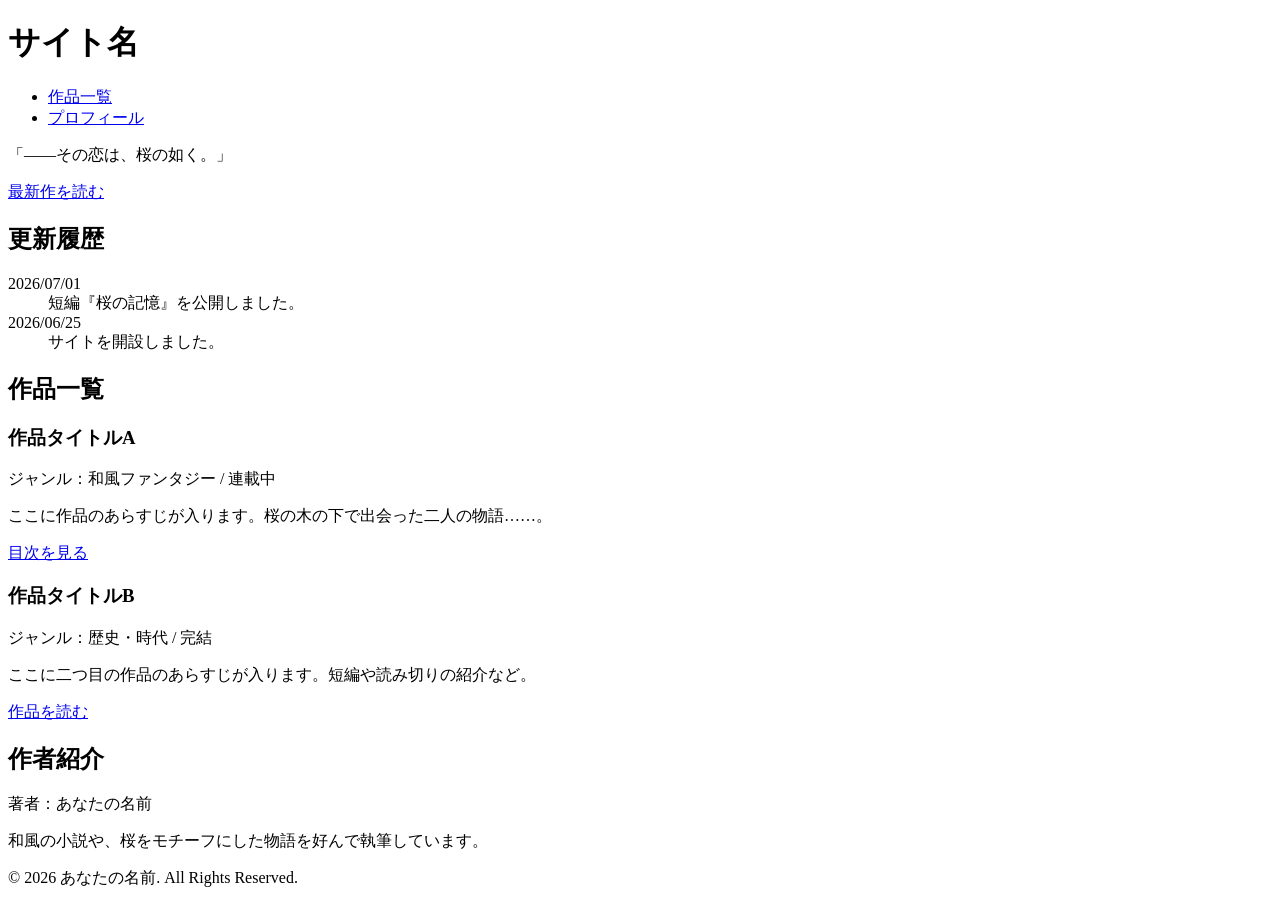
==== index.html @ 053360ac "Update index.html" ====
<!DOCTYPE html>
<html lang="ja">
<head>
    <meta charset="UTF-8">
    <meta name="viewport" content="width=device-width, initial-scale=index.html">
    <title>あなたのサイト名（仮）</title>
    </head>
<body>

    <header>
        <div class="site-logo">
            <h1>サイト名</h1> </div>
        <nav class="global-navigation">
            <ul>
                <li><a href="#works">作品一覧</a></li>
                <li><a href="#profile">プロフィール</a></li>
            </ul>
        </nav>
    </header>

    <main>
        <section class="hero-section">
            <div class="hero-content">
                <p class="catchphrase">「――その恋は、桜の如く。」</p>
                <a href="novel.html" class="btn-primary">最新作を読む</a>
            </div>
        </section>

        <section class="news-section">
            <h2>更新履歴</h2>
            <dl>
                <dt>2026/07/01</dt>
                <dd>短編『桜の記憶』を公開しました。</dd>
                <dt>2026/06/25</dt>
                <dd>サイトを開設しました。</dd>
            </dl>
        </section>

        <section id="works" class="works-section">
            <h2>作品一覧</h2>
            <div class="works-grid">
                
                <article class="work-card">
                    <h3>作品タイトルA</h3>
                    <p class="work-genre">ジャンル：和風ファンタジー / 連載中</p>
                    <p class="work-story">
                        ここに作品のあらすじが入ります。桜の木の下で出会った二人の物語……。
                    </p>
                    <a href="novel.html">目次を見る</a>
                </article>

                <article class="work-card">
                    <h3>作品タイトルB</h3>
                    <p class="work-genre">ジャンル：歴史・時代 / 完結</p>
                    <p class="work-story">
                        ここに二つ目の作品のあらすじが入ります。短編や読み切りの紹介など。
                    </p>
                    <a href="novel.html">作品を読む</a>
                </article>

            </div>
        </section>

        <section id="profile" class="profile-section">
            <h2>作者紹介</h2>
            <div class="profile-content">
                <p class="author-name">著者：あなたの名前</p>
                <p class="author-bio">
                    和風の小説や、桜をモチーフにした物語を好んで執筆しています。
                </p>
            </div>
        </section>
    </main>

    <footer>
        <p>&copy; 2026 あなたの名前. All Rights Reserved.</p>
    </footer>

</body>
</html>
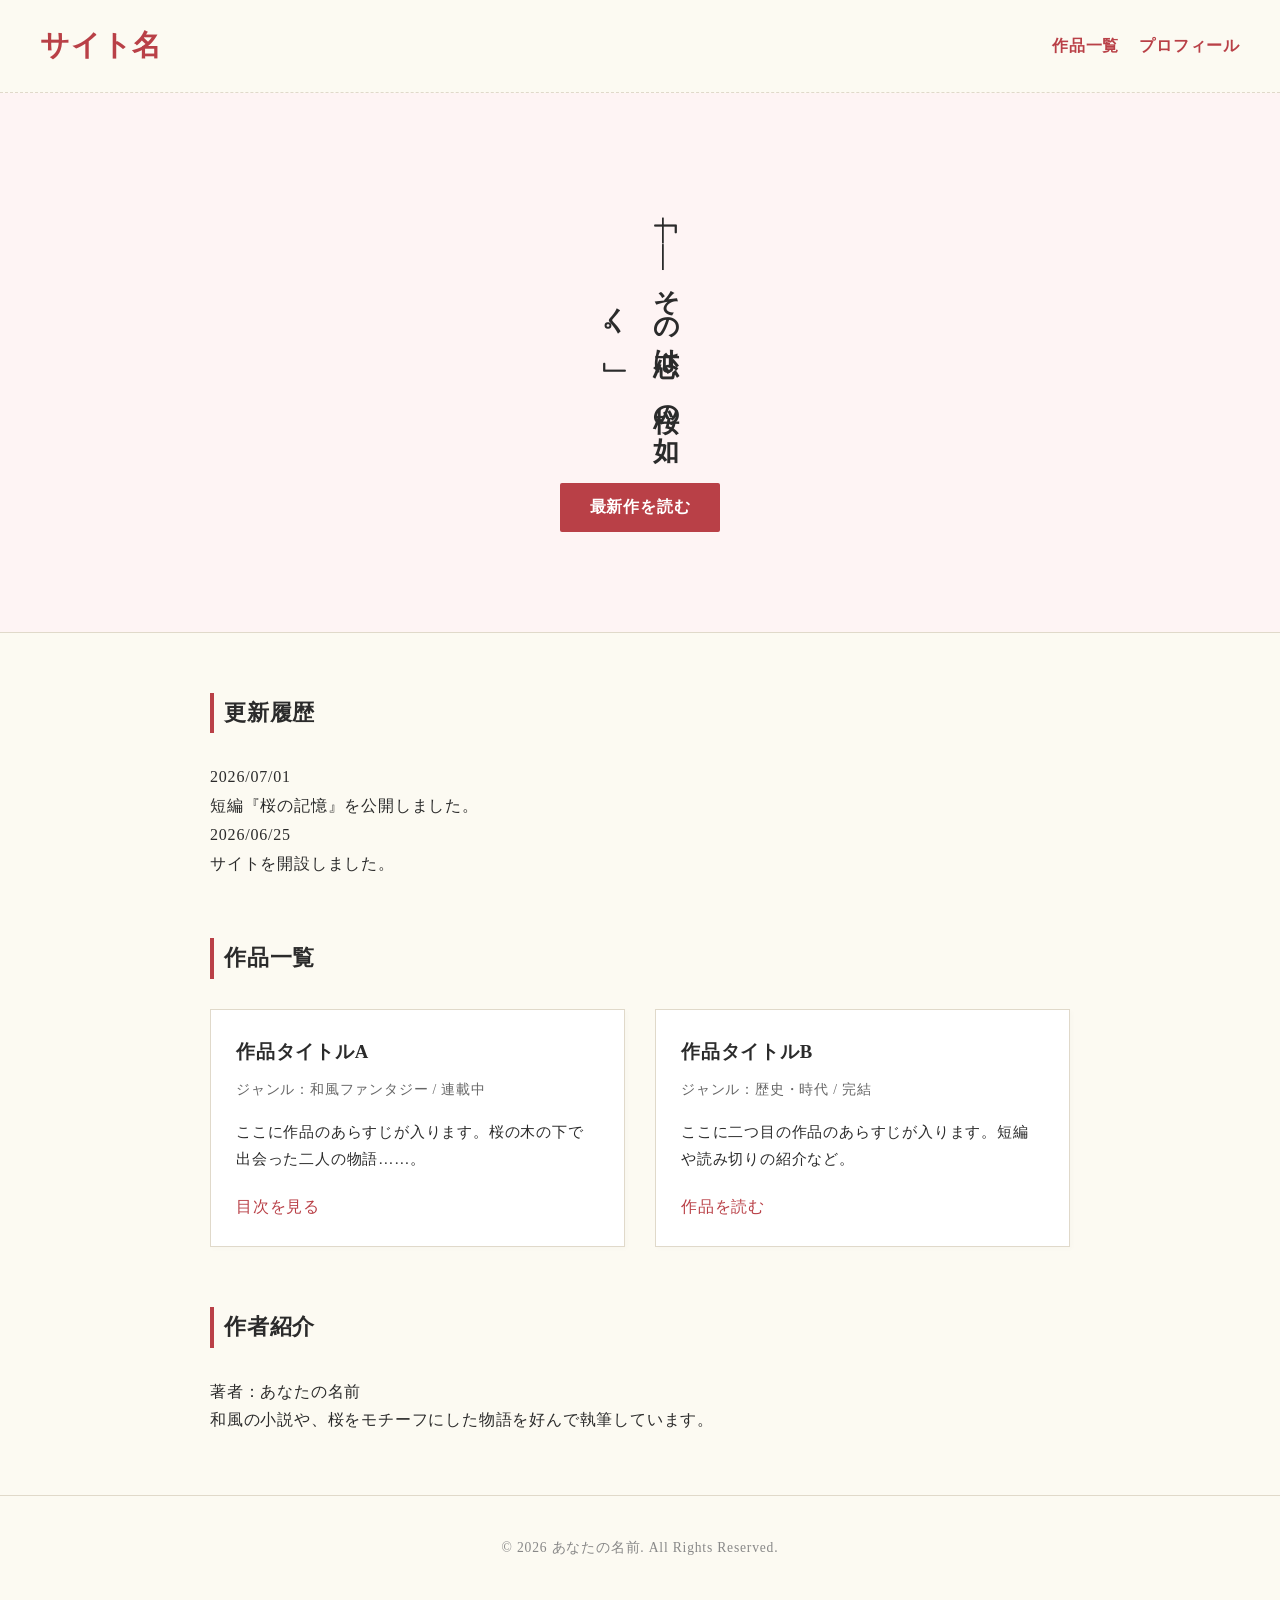
==== commit f278fdbd: "Add stylesheet link to index.html" ====
--- a/index.html
+++ b/index.html
@@ -4,6 +4,7 @@
     <meta charset="UTF-8">
     <meta name="viewport" content="width=device-width, initial-scale=index.html">
     <title>あなたのサイト名（仮）</title>
+    <link rel="stylesheet" href="style.css">
     </head>
 <body>
 
--- a/style.css
+++ b/style.css
@@ -0,0 +1,158 @@
+/* ==========================================================================
+   1. 共通設定と和風カラーの定義
+   ========================================================================== */
+:root {
+    /* 和風カラーパレット */
+    --bg-color: #fcfaf2;       /* 鳥の子色（とりのこいろ：温かみのある生成り） */
+    --text-color: #2b2b2b;     /* 墨色（真っ黒ではなく、目に優しい深いグレー） */
+    --cherry-pink: #fef4f4;    /* 桜色（薄いピンク・本文背景などのアクセント） */
+    --accent-red: #b94047;     /* 濃紅（こきくれない：引き締めの深い赤） */
+    --border-color: #e0d9ca;   /* 薄い和紙の境界線色 */
+}
+
+* {
+    box-sizing: border-box;
+    margin: 0;
+    padding: 0;
+}
+
+body {
+    background-color: var(--bg-color);
+    color: var(--text-color);
+    font-family: "Yu Mincho", "YuMincho", "Hiragino Mincho ProN", "MS Mincho", serif;
+    line-height: 1.8;
+    letter-spacing: 0.05em;
+}
+
+a {
+    color: var(--accent-red);
+    text-decoration: none;
+    transition: color 0.3s ease;
+}
+
+a:hover {
+    color: #7a1f24; /* ホバー時は少し暗い赤に */
+}
+
+/* ==========================================================================
+   2. ヘッダーのデザイン（和風ロゴ）
+   ========================================================================== */
+header {
+    display: flex;
+    justify-content: space-between;
+    align-items: center;
+    padding: 20px 40px;
+    border-bottom: 1px dashed var(--border-color);
+}
+
+.site-logo h1 {
+    font-size: 1.8rem;
+    font-weight: 700;
+    color: var(--accent-red);
+    /* ほんのり縦書きのエッセンスを感じさせる文字飾りの設定など */
+}
+
+.global-navigation ul {
+    display: flex;
+    list-style: none;
+    gap: 20px;
+}
+
+.global-navigation a {
+    font-size: 1rem;
+    font-weight: 600;
+}
+
+/* ==========================================================================
+   3. トップページ専用：メインビジュアル（桜の背景を想定）
+   ========================================================================== */
+.hero-section {
+    height: 60vh;
+    background-color: var(--cherry-pink); /* ひとまず淡い桜色、ここに後で画像を設定可 */
+    display: flex;
+    justify-content: center;
+    align-items: center;
+    text-align: center;
+    border-bottom: 1px solid var(--border-color);
+    position: relative;
+}
+
+/* 縦書きのキャッチコピー */
+.catchphrase {
+    writing-mode: vertical-rl;
+    font-size: 1.6rem;
+    line-height: 2;
+    height: 250px;
+    margin: 0 auto 20px auto;
+    font-weight: bold;
+}
+
+.btn-primary {
+    display: inline-block;
+    background-color: var(--accent-red);
+    color: #fff;
+    padding: 10px 30px;
+    border-radius: 2px;
+    font-weight: bold;
+    margin-top: 20px;
+}
+
+.btn-primary:hover {
+    color: #fff;
+    background-color: #7a1f24;
+}
+
+/* ==========================================================================
+   4. トップページ専用：作品一覧（和紙カード風）
+   ========================================================================== */
+.works-section, .news-section, .profile-section {
+    max-width: 900px;
+    margin: 60px auto;
+    padding: 0 20px;
+}
+
+h2 {
+    font-size: 1.4rem;
+    border-left: 4px solid var(--accent-red);
+    padding-left: 10px;
+    margin-bottom: 30px;
+}
+
+.works-grid {
+    display: grid;
+    grid-template-columns: repeat(auto-fit, minmax(300px, 1fr));
+    gap: 30px;
+}
+
+.work-card {
+    background: #fff;
+    border: 1px solid var(--border-color);
+    padding: 25px;
+    box-shadow: 2px 2px 5px rgba(0,0,0,0.02);
+}
+
+.work-card h3 {
+    margin-bottom: 10px;
+}
+
+.work-genre {
+    font-size: 0.85rem;
+    color: #666;
+    margin-bottom: 15px;
+}
+
+.work-story {
+    font-size: 0.95rem;
+    margin-bottom: 20px;
+}
+
+/* ==========================================================================
+   5. フッター
+   ========================================================================== */
+footer {
+    text-align: center;
+    padding: 40px 20px;
+    font-size: 0.85rem;
+    color: #888;
+    border-top: 1px solid var(--border-color);
+}
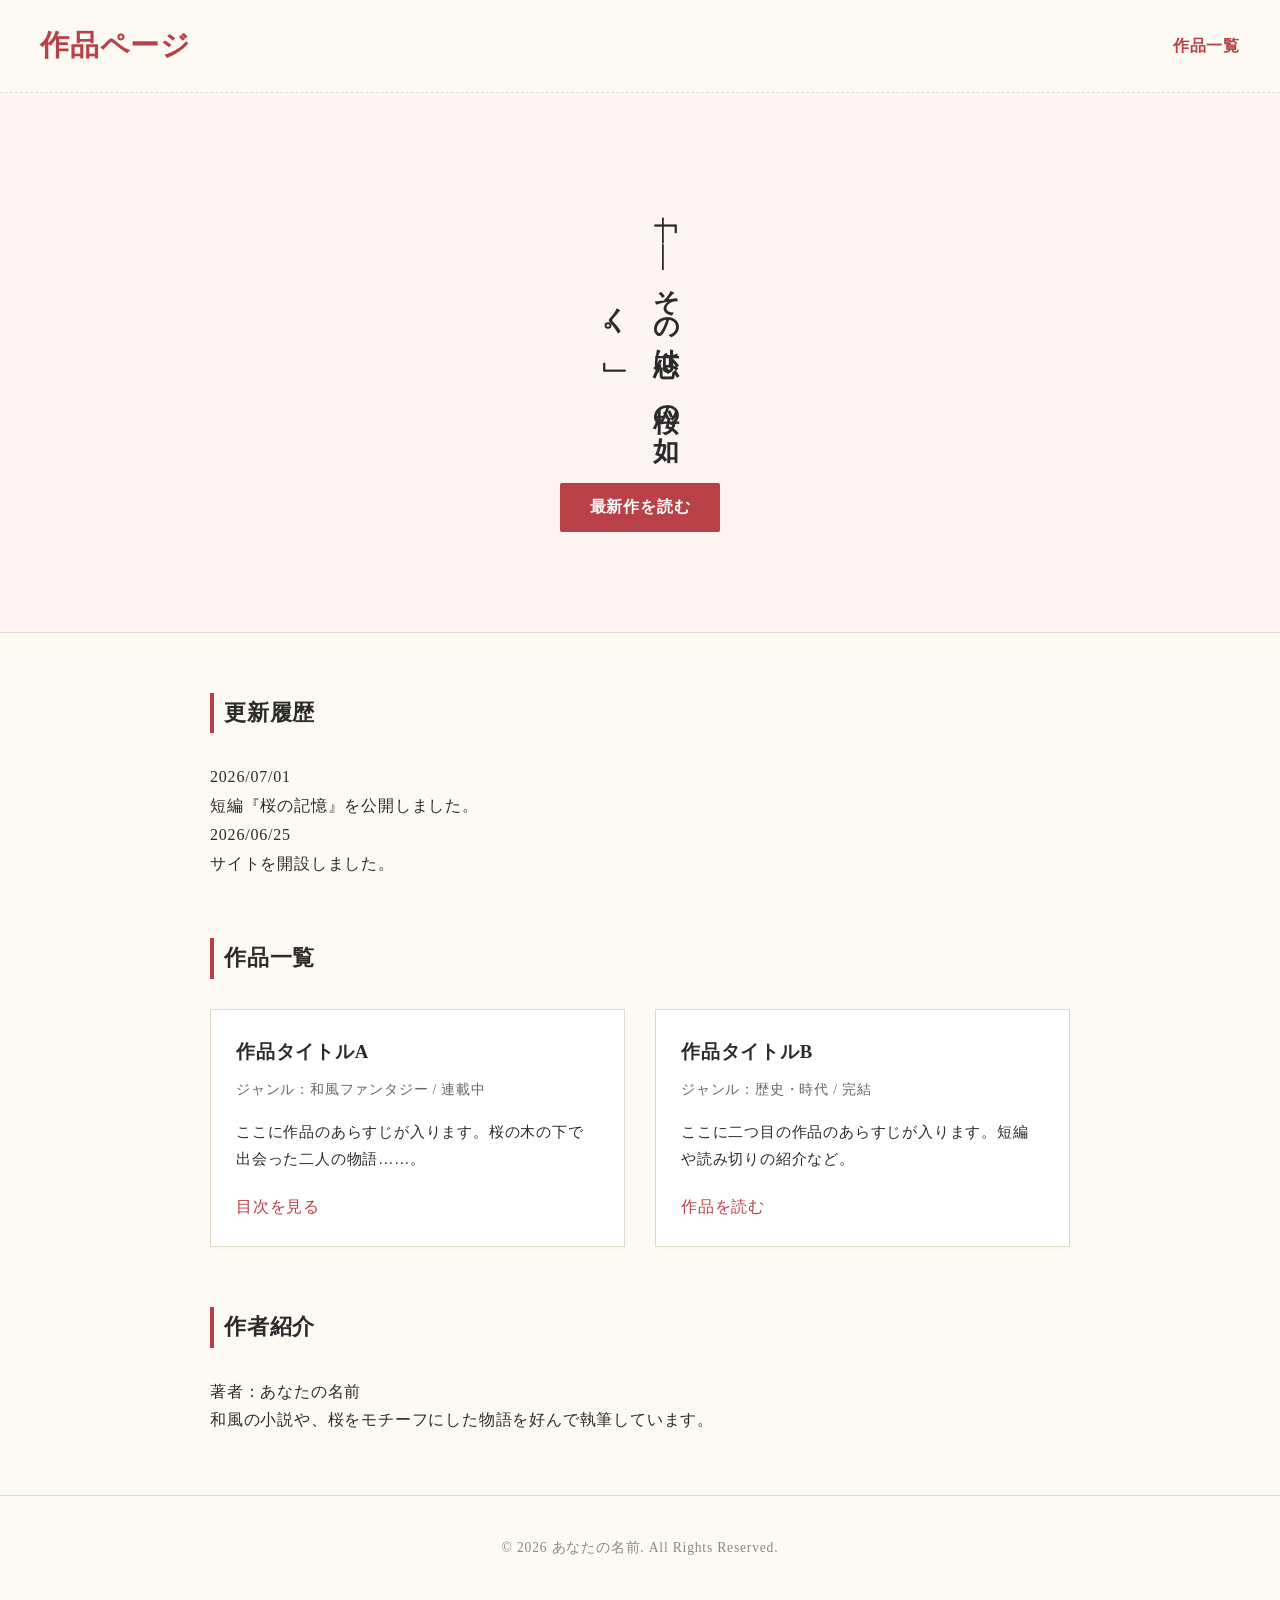
==== commit 44c2d6bc: "Update title and header text in index.html" ====
--- a/index.html
+++ b/index.html
@@ -3,18 +3,17 @@
 <head>
     <meta charset="UTF-8">
     <meta name="viewport" content="width=device-width, initial-scale=index.html">
-    <title>あなたのサイト名（仮）</title>
+    <title>monooki</title>
     <link rel="stylesheet" href="style.css">
     </head>
 <body>
 
     <header>
         <div class="site-logo">
-            <h1>サイト名</h1> </div>
+            <h1>作品ページ</h1> </div>
         <nav class="global-navigation">
             <ul>
                 <li><a href="#works">作品一覧</a></li>
-                <li><a href="#profile">プロフィール</a></li>
             </ul>
         </nav>
     </header>
@@ -77,5 +76,6 @@
         <p>&copy; 2026 あなたの名前. All Rights Reserved.</p>
     </footer>
 
+
 </body>
 </html>
--- a/style.css
+++ b/style.css
@@ -147,6 +147,140 @@
 }
 
 /* ==========================================================================
+   6. 本文ページ（novel.html）専用デザイン
+   ========================================================================== */
+
+/* 小説全体のコンテナ */
+.novel-container {
+    max-width: 760px; /* 横書き時に目が疲れない、最適な一行の長さを確保 */
+    margin: 40px auto;
+    padding: 0 25px;
+}
+
+/* 作品タイトル・話数ヘッダー */
+.entry-header {
+    text-align: center;
+    margin-bottom: 60px;
+    border-bottom: 1px solid var(--border-color);
+    padding-bottom: 20px;
+}
+
+.series-title {
+    font-size: 0.9rem;
+    color: #666;
+    letter-spacing: 0.1em;
+}
+
+.episode-title {
+    font-size: 1.8rem;
+    font-weight: bold;
+    margin-top: 10px;
+    color: var(--text-color);
+}
+
+/* --------------------------------------------------------------------------
+   小説本文のエリア（デフォルト：横書きモード）
+   -------------------------------------------------------------------------- */
+.novel-wrapper.horizontal-mode {
+    font-size: 1.15rem;       /* 一般的なWEB小説より少し大きめで読みやすく */
+    line-height: 2.0;         /* 行間をゆったり空けて風情を出す */
+    color: var(--text-color);
+    margin-bottom: 80px;
+   margin: 40px auto;
+    padding: 30px 40px;          /* 上下30px、左右40pxのゆったりとした余白 */
+    background-color: #fff;       /* 読書エリアを和紙の1ページのように見せる */
+    border: 1px solid var(--border-color);
+}
+
+/* ==========================================================================
+   7. 縦書きモード（vertical-mode）のスタイル
+   ========================================================================== */
+
+.novel-wrapper.vertical-mode {
+    writing-mode: vertical-rl;   /* 文字を縦書き、行を右から左へ */
+    font-size: 1.15rem;
+    line-height: 2.4;            /* 縦書きは横書きより少し広めの行間が美しい */
+    
+    /* 全方向の余白設定 */
+    height: 65vh;                /* 縦書きの「高さ」を固定して、はみ出た分を横スクロールに */
+    margin: 40px auto;
+    padding: 30px 40px;          /* 上下30px、左右40pxのゆったりとした余白 */
+    background-color: #fff;       /* 読書エリアを和紙の1ページのように見せる */
+    border: 1px solid var(--border-color);
+    
+    /* 横スクロールの設定 */
+    overflow-x: auto;
+    overflow-y: hidden;
+    -webkit-overflow-scrolling: touch; /* スマホでのスクロールを滑らかに */
+}
+
+/* 縦書き時の段落設定 */
+.novel-wrapper.vertical-mode p {
+    margin-left: 1.5em;          /* 行と行の間隔（縦書きなので「左側」に余白をあける） */
+    margin-bottom: 0;            /* 横書き用の下余白をリセット */
+    text-indent: 1em;            /* 縦書きでも行頭の一文字下げを維持 */
+}
+
+/* 小説の各段落の間隔 */
+.novel-wrapper.horizontal-mode p {
+    margin-bottom: 1.2em;     /* 段落ごとの空間を均等に */
+    text-indent: 1em;          /* 日本語の小説の基本：行頭の一文字下げ */
+}
+
+/* セリフ（「 ）から始まる行は一文字下げを解除する */
+.novel-wrapper.horizontal-mode p:has(> text), 
+.novel-wrapper.horizontal-mode p {
+    /* 最初が「 の場合は字下げしないための調整（JS併用が確実ですがCSSでも意識） */
+}
+
+/* --------------------------------------------------------------------------
+   ナビゲーション（前へ・目次・次へ）
+   -------------------------------------------------------------------------- */
+.entry-footer {
+    margin-top: 60px;
+    padding-top: 30px;
+    border-top: 1px solid var(--border-color);
+}
+
+.episode-navigation {
+    display: flex;
+    justify-content: space-between;
+    align-items: center;
+}
+
+.episode-navigation div a {
+    display: inline-block;
+    padding: 8px 16px;
+    border: 1px solid var(--border-color);
+    background-color: #fff;
+    font-size: 0.95rem;
+    border-radius: 2px;
+}
+
+.episode-navigation div a:hover {
+    background-color: var(--cherry-pink);
+    border-color: var(--accent-red);
+}
+
+/* 切り替えボタンの装飾 */
+.btn-toggle {
+    background-color: transparent;
+    border: 1px solid var(--accent-red);
+    color: var(--accent-red);
+    padding: 6px 12px;
+    cursor: pointer;
+    font-family: inherit;
+    font-size: 0.9rem;
+    font-weight: bold;
+    transition: all 0.3s ease;
+}
+
+.btn-toggle:hover {
+    background-color: var(--accent-red);
+    color: #fff;
+}
+
+/* ==========================================================================
    5. フッター
    ========================================================================== */
 footer {
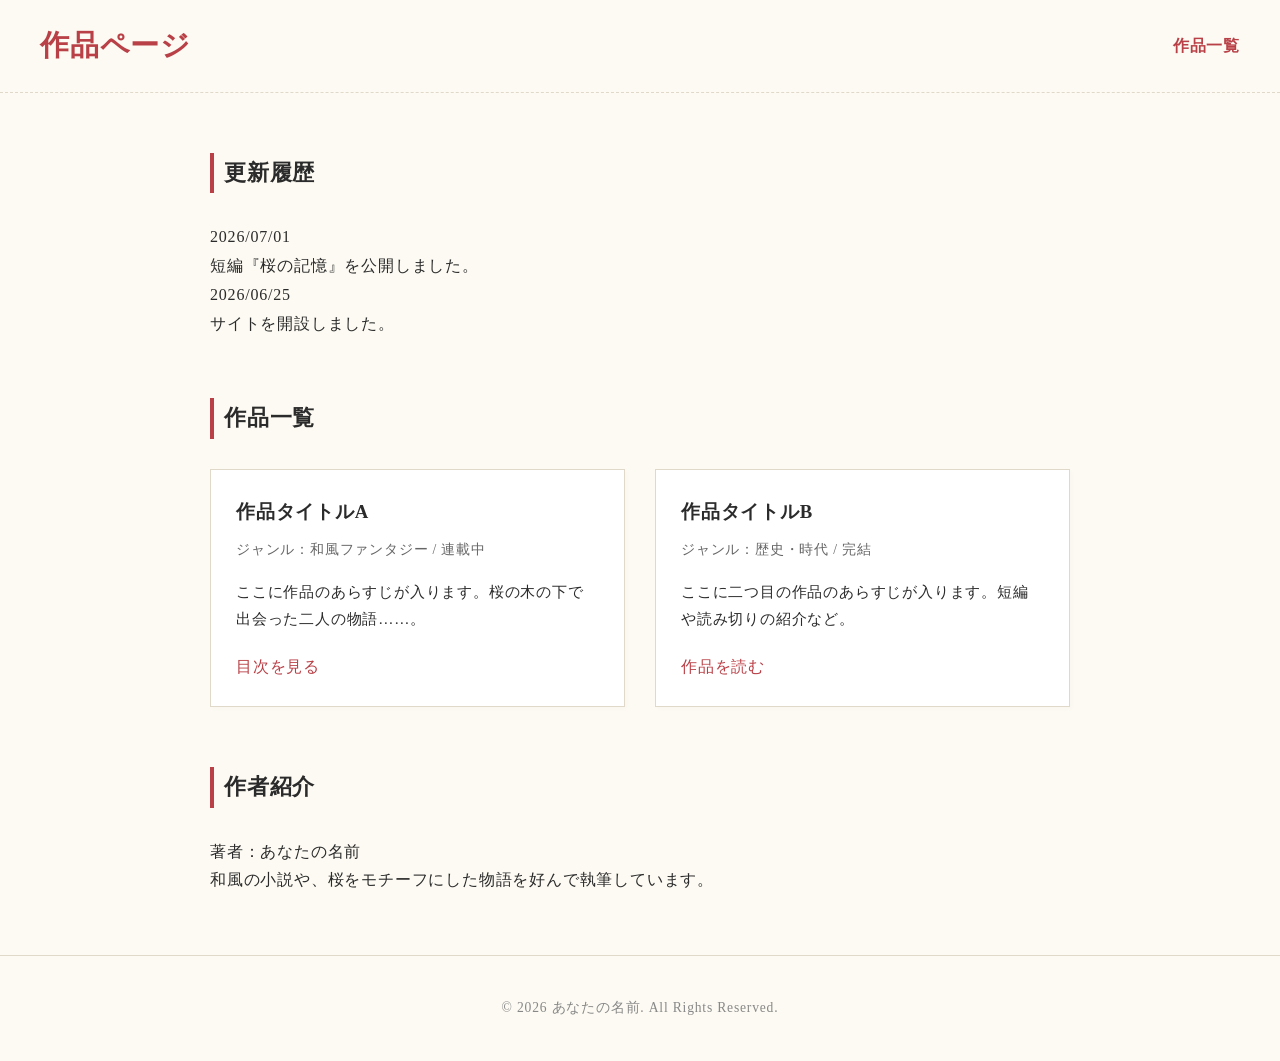
==== commit 29defdb1: "Remove hero section from index.html Removed the hero section from the main content." ====
--- a/index.html
+++ b/index.html
@@ -19,13 +19,7 @@
     </header>
 
     <main>
-        <section class="hero-section">
-            <div class="hero-content">
-                <p class="catchphrase">「――その恋は、桜の如く。」</p>
-                <a href="novel.html" class="btn-primary">最新作を読む</a>
-            </div>
-        </section>
-
+       
         <section class="news-section">
             <h2>更新履歴</h2>
             <dl>
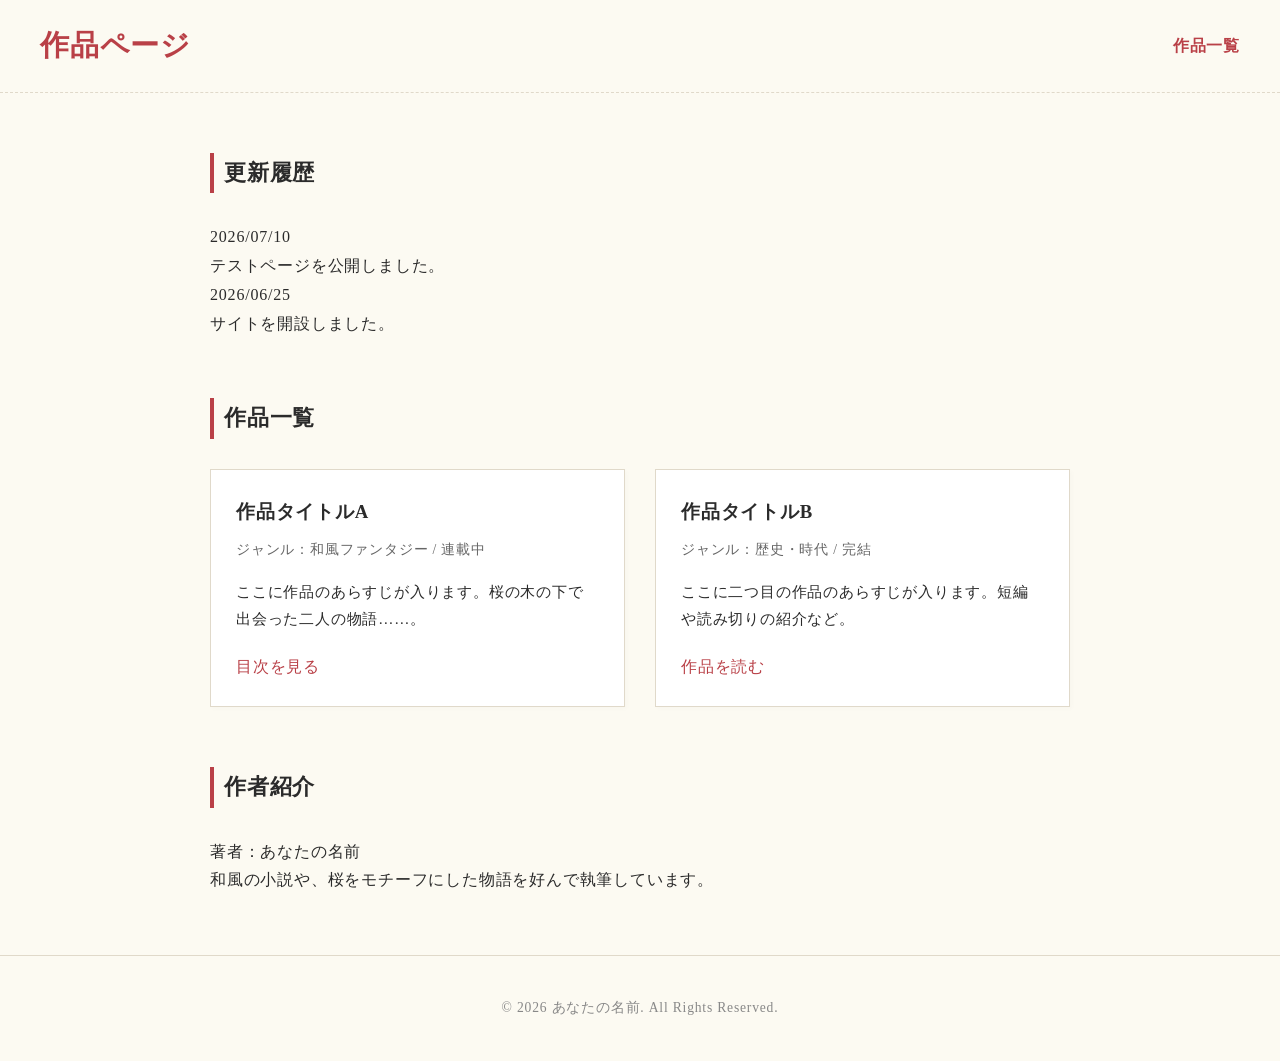
==== commit 628fb668: "Update news section with new entry and date" ====
--- a/index.html
+++ b/index.html
@@ -23,8 +23,8 @@
         <section class="news-section">
             <h2>更新履歴</h2>
             <dl>
-                <dt>2026/07/01</dt>
-                <dd>短編『桜の記憶』を公開しました。</dd>
+                <dt>2026/07/10</dt>
+                <dd>テストページを公開しました。</dd>
                 <dt>2026/06/25</dt>
                 <dd>サイトを開設しました。</dd>
             </dl>
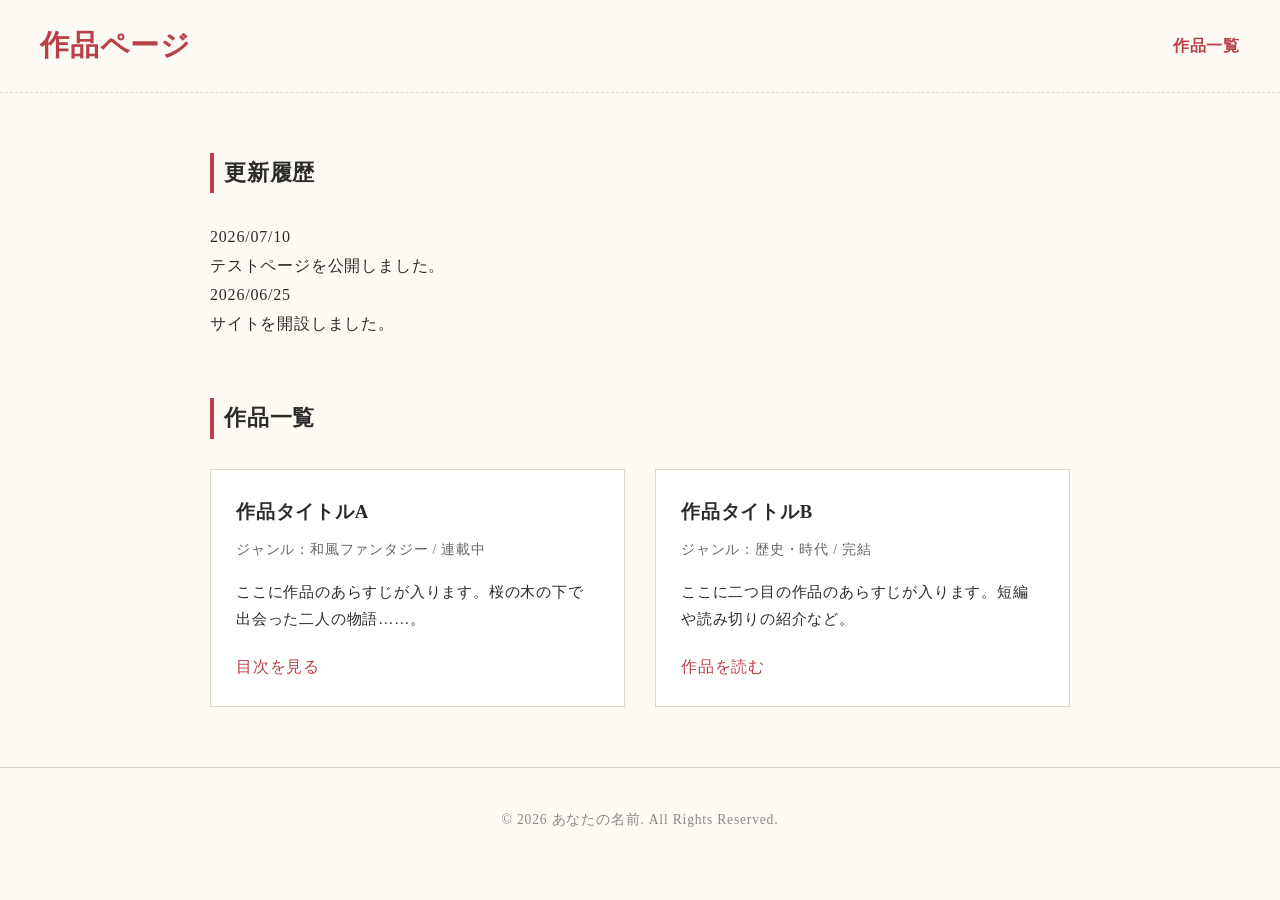
==== commit a0551edb: "Comment out profile section in index.html Comment out the profile section in index.html" ====
--- a/index.html
+++ b/index.html
@@ -55,7 +55,7 @@
             </div>
         </section>
 
-        <section id="profile" class="profile-section">
+        <!-- <section id="profile" class="profile-section">
             <h2>作者紹介</h2>
             <div class="profile-content">
                 <p class="author-name">著者：あなたの名前</p>
@@ -63,7 +63,7 @@
                     和風の小説や、桜をモチーフにした物語を好んで執筆しています。
                 </p>
             </div>
-        </section>
+        </section> -->
     </main>
 
     <footer>
